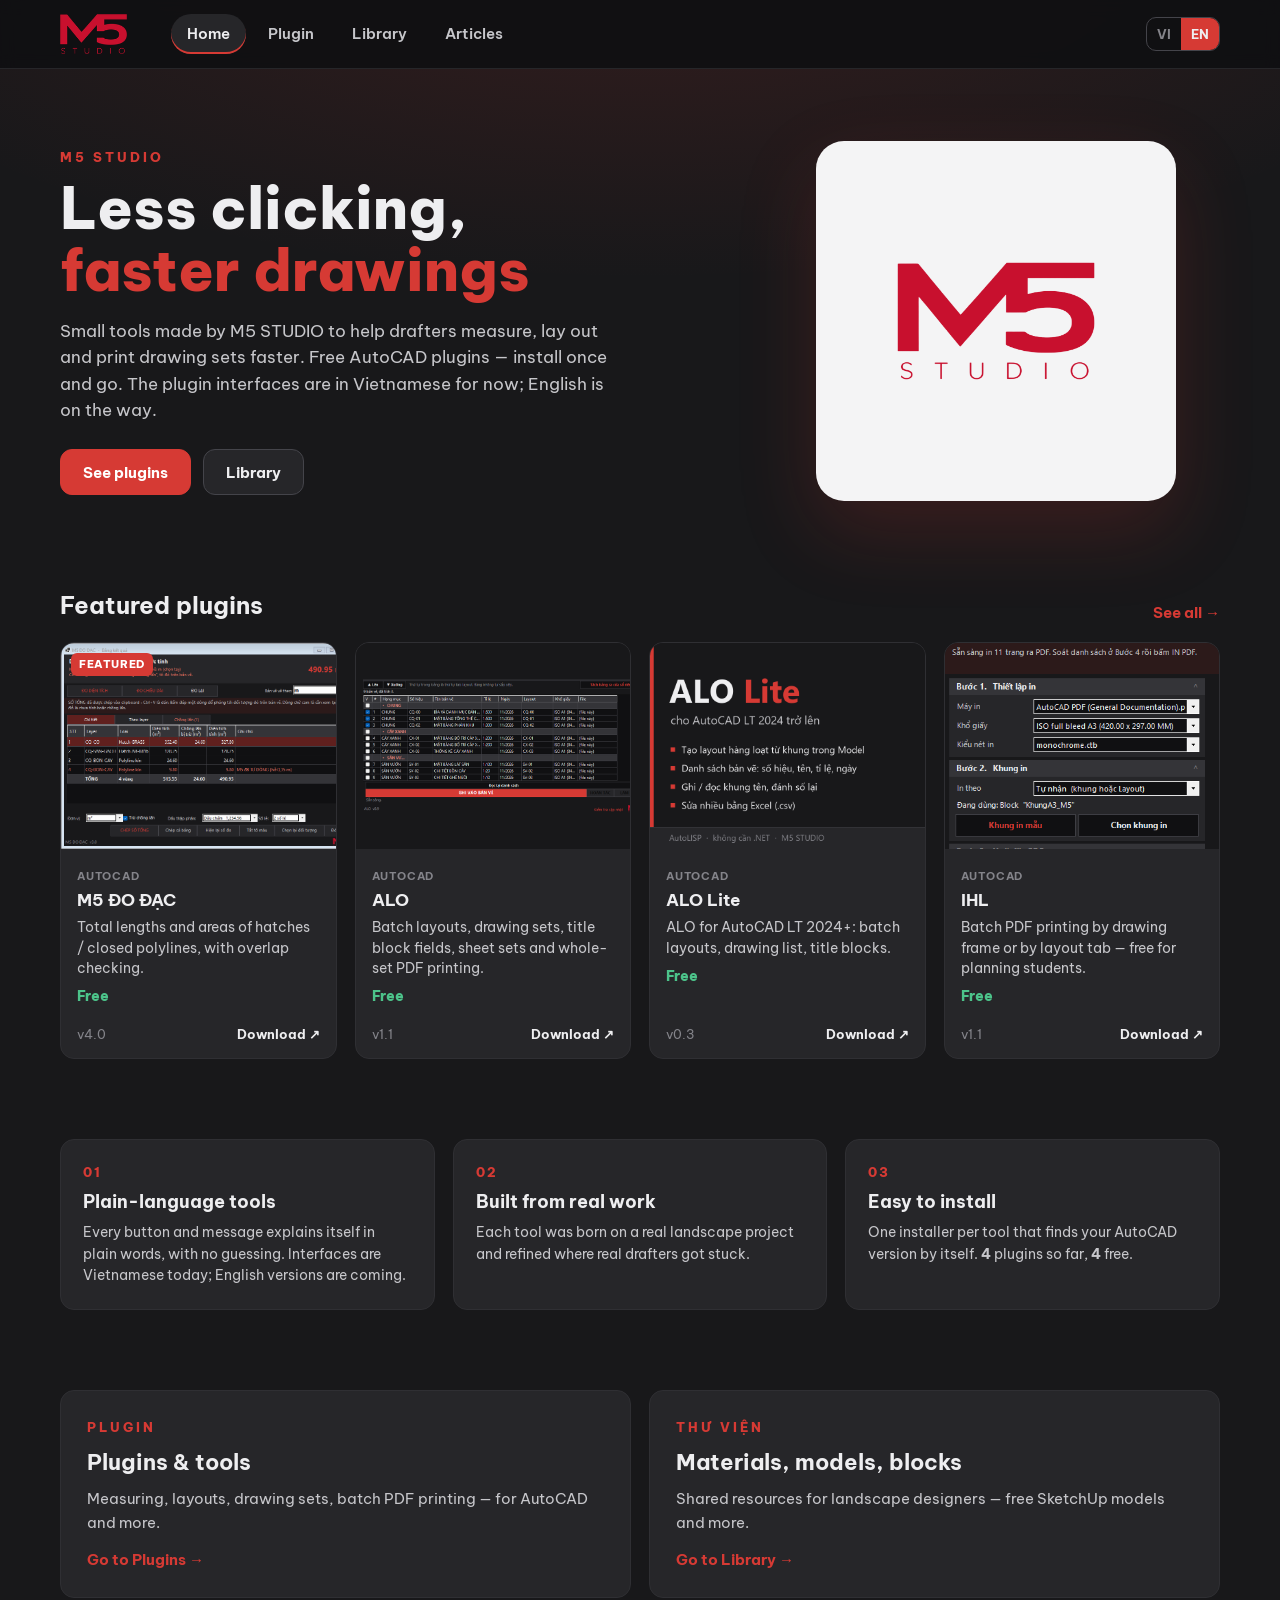
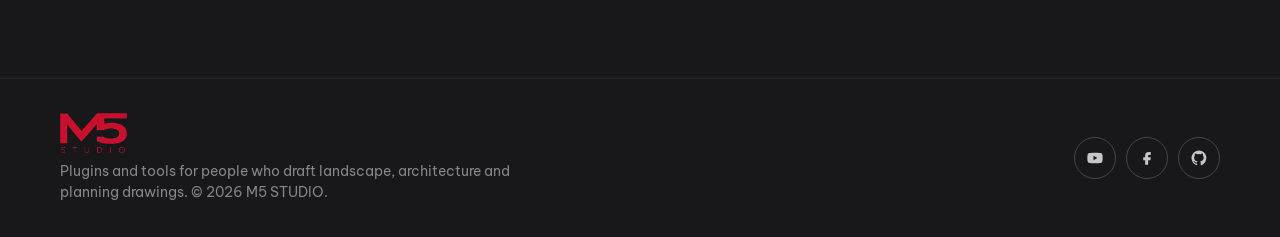
==== index.html @ b7d92218 "ALO Lite 0.3 (ribbon, cap nhat); cache v=36 Co-Authored-By: Claude Opus 5.5 <noreply@anthropic.com>" ====
<!doctype html>
<html lang="vi">
<head>
  <meta charset="utf-8">
  <meta name="viewport" content="width=device-width, initial-scale=1">
  <title data-en="M5 STUDIO — Tools for drafters">M5 STUDIO — Công cụ cho người dựng bản vẽ</title>
  <meta name="description" content="Plugin và công cụ của M5 STUDIO cho người dựng bản vẽ cảnh quan, kiến trúc, quy hoạch: đo đạc, dàn trang, in hồ sơ." data-en="Free AutoCAD plugins by M5 STUDIO for landscape, architecture and planning drafters: measuring, layouts, sheet sets, batch PDF printing.">
  <link rel="icon" href="assets/img/favicon.png">
  <link rel="preconnect" href="https://fonts.googleapis.com">
  <link rel="preconnect" href="https://fonts.gstatic.com" crossorigin>
  <link href="https://fonts.googleapis.com/css2?family=Be+Vietnam+Pro:wght@400;600;700;800&display=swap" rel="stylesheet">
  <link rel="stylesheet" href="assets/css/style.css?v=36">
</head>
<body data-page="chu">
<main>
  <section class="wrap hero">
    <div>
      <div class="eyebrow">M5 STUDIO</div>
      <h1 data-en="Less clicking,<br><em>faster drawings</em>">Bớt việc tay,<br><em>vẽ nhanh hơn</em></h1>
      <p data-en="Small tools made by M5 STUDIO to help drafters measure, lay out and print drawing sets faster. Free AutoCAD plugins — install once and go. The plugin interfaces are in Vietnamese for now; English is on the way.">Những công cụ nhỏ do đội ngũ M5 STUDIO làm ra, giúp người dựng bản vẽ đo, dàn trang và in hồ sơ nhanh hơn. Cho AutoCAD và nhiều phần mềm khác — giao diện tiếng Việt, cài một lần là dùng.</p>
      <div class="actions">
        <a class="btn main" href="plugin.html" data-en="See plugins">Xem plugin</a>
        <a class="btn" href="thu-vien.html" data-en="Library">Thư viện</a>
      </div>
    </div>
    <div class="hero-logo"><img src="assets/img/m5-logo.png" alt="Logo M5 STUDIO"></div>
  </section>

  <section class="wrap section">
    <div class="section-head">
      <h2 data-en="Featured plugins">Plugin nổi bật</h2>
      <a href="plugin.html" data-en="See all →">Xem tất cả →</a>
    </div>
    <div class="grid" id="noiBat"></div>
  </section>

  <section class="wrap section">
    <div class="pillars">
      <div class="pillar" data-en="<div class=&quot;n&quot;>01</div><h3>Plain-language tools</h3><p>Every button and message explains itself in plain words, with no guessing. Interfaces are Vietnamese today; English versions are coming.</p>"><div class="n">01</div><h3>Tiếng Việt trọn vẹn</h3><p>Mọi nút, mọi thông báo đều có dấu, viết bằng lời thường — không cần đoán.</p></div>
      <div class="pillar" data-en="<div class=&quot;n&quot;>02</div><h3>Built from real work</h3><p>Each tool was born on a real landscape project and refined where real drafters got stuck.</p>"><div class="n">02</div><h3>Làm từ việc thật</h3><p>Mỗi công cụ ra đời từ một hồ sơ cảnh quan thật, sửa theo chỗ vướng thật.</p></div>
      <div class="pillar" data-en="<div class=&quot;n&quot;>03</div><h3>Easy to install</h3><p>One installer per tool that finds your AutoCAD version by itself. <b id=&quot;soPlugin&quot;>0</b> plugins so far, <b id=&quot;soMienPhi&quot;>0</b> free.</p>"><div class="n">03</div><h3>Nhiều phần mềm</h3><p>Mỗi công cụ một bộ cài, tự nhận phiên bản phần mềm trên máy. Hiện có <b id="soPlugin">0</b> plugin, <b id="soMienPhi">0</b> miễn phí.</p></div>
    </div>
  </section>

  <section class="wrap section">
    <div class="duo">
      <a class="big-link" href="plugin.html">
        <div class="eyebrow">Plugin</div>
        <h3 data-en="Plugins &amp; tools">Plugin &amp; công cụ</h3>
        <p data-en="Measuring, layouts, drawing sets, batch PDF printing — for AutoCAD and more.">Đo đạc, dàn trang, bộ bản vẽ, in PDF hàng loạt — cho AutoCAD và các phần mềm khác.</p>
        <span data-en="Go to Plugins →">Đến trang Plugin →</span>
      </a>
      <a class="big-link" href="thu-vien.html">
        <div class="eyebrow">Thư viện</div>
        <h3 data-en="Materials, models, blocks">Vật liệu, model, block</h3>
        <p data-en="Shared resources for landscape designers — free SketchUp models and more.">Kho tài nguyên dùng chung cho dân cảnh quan — đang chuẩn bị.</p>
        <span data-en="Go to Library →">Đến Thư viện →</span>
      </a>
    </div>
  </section>
</main>
<script src="data/cai-dat.js?v=36"></script>
<script src="data/plugins.js?v=36"></script>
<script src="assets/js/site.js?v=36"></script>
</body>
</html>
---- assets/css/style.css ----
/* M5 STUDIO - bảng màu lấy từ M5Skin (đỏ / đen / trắng) */
:root {
  --bg: #18181A;
  --bg2: #262629;
  --head: #343438;
  --field: #101012;
  --line: #44444A;
  --txt: #EEEEF0;
  --lbl: #C6C6CA;
  --dim: #84848A;
  --accent: #D63A34;
  --accent-hover: #E8483F;
  --green: #4CC38A;
  --orange: #EC7060;
  --radius: 14px;
  --wrap: 1200px;
}

* { box-sizing: border-box; }
html { -webkit-text-size-adjust: 100%; }
body {
  margin: 0;
  background: var(--bg);
  background-image: radial-gradient(ellipse 70% 360px at 50% -80px, rgba(214, 58, 52, .16), transparent);
  background-repeat: no-repeat;
  color: var(--txt);
  font-family: "Be Vietnam Pro", "Segoe UI", Arial, sans-serif;
  font-size: 15px;
  line-height: 1.55;
  min-height: 100vh;
  display: flex;
  flex-direction: column;
}
main { flex: 1; }
a { color: inherit; text-decoration: none; }
img { max-width: 100%; display: block; }
.wrap { width: 100%; max-width: var(--wrap); margin: 0 auto; padding: 0 20px; }

/* ---------- Đầu trang ---------- */
.site-head {
  position: sticky; top: 0; z-index: 20;
  background: rgba(16, 16, 18, .92);
  backdrop-filter: blur(8px);
  border-bottom: 1px solid var(--bg2);
}
.site-head .wrap { display: flex; align-items: center; gap: 24px; height: 68px; }
.brand { display: flex; align-items: center; gap: 10px; font-weight: 800; letter-spacing: .5px; }
.brand img { height: 40px; width: auto; }
.brand span { font-size: 18px; }
.brand b { color: var(--accent); }
.nav { display: flex; gap: 6px; margin-left: 20px; }
.nav a {
  padding: 8px 16px; border-radius: 999px; font-weight: 600; color: var(--lbl);
  transition: background .15s, color .15s;
}
.nav a:hover { color: var(--txt); background: var(--bg2); }
.nav a.on { color: var(--txt); background: var(--bg2); box-shadow: inset 0 -2px 0 var(--accent); }
.menu-btn { display: none; }
.lang-sw { display: flex; margin-left: auto; border: 1px solid var(--line); border-radius: 10px; overflow: hidden; }
.lang-sw a { padding: 6px 10px; font-size: 13px; font-weight: 700; color: var(--dim); text-decoration: none; }
.lang-sw a:hover { color: var(--txt); background: var(--bg2); }
.lang-sw a.on { color: var(--txt); background: var(--accent); }
.lang-note { margin-top: -6px; }

/* ---------- Nút ---------- */
.btn {
  display: inline-flex; align-items: center; justify-content: center; gap: 8px;
  min-height: 46px; padding: 0 22px; border-radius: 12px;
  font: inherit; font-weight: 700; cursor: pointer;
  border: 1px solid var(--line); background: var(--bg2); color: var(--txt);
  transition: background .15s, border-color .15s, transform .1s;
}
.btn:hover { border-color: var(--dim); }
.btn:active { transform: translateY(1px); }
.btn.main { background: var(--accent); border-color: var(--accent); color: #fff; }
.btn.main:hover { background: var(--accent-hover); border-color: var(--accent-hover); }
.btn.small { min-height: 38px; padding: 0 16px; font-size: 14px; }
.btn.off { opacity: .55; cursor: not-allowed; }

/* ---------- Tiêu đề trang ---------- */
.page-top { padding: 34px 0 18px; display: flex; justify-content: space-between; align-items: flex-end; gap: 16px; flex-wrap: wrap; }
.page-top h1 { margin: 0; font-size: 30px; line-height: 1.2; }
.page-top p { margin: 6px 0 0; color: var(--lbl); }
.stats { display: flex; gap: 22px; font-size: 13px; color: var(--lbl); }
.stats b { color: var(--accent); font-size: 15px; margin-right: 4px; }

/* ---------- Thanh lọc ---------- */
.toolbar { display: flex; gap: 12px; align-items: center; flex-wrap: wrap; margin-bottom: 22px; }
.seg { display: inline-flex; background: var(--bg2); border: 1px solid var(--line); border-radius: 12px; padding: 4px; gap: 2px; }
.seg button {
  font: inherit; font-weight: 600; font-size: 14px; color: var(--lbl);
  background: transparent; border: 0; padding: 7px 14px; border-radius: 9px; cursor: pointer; white-space: nowrap;
}
.seg button:hover { color: var(--txt); }
.seg button.on { background: var(--accent); color: #fff; }
.search {
  margin-left: auto; position: relative; flex: 0 1 320px;
}
.search input {
  width: 100%; height: 44px; padding: 0 14px 0 40px;
  background: var(--field); border: 1px solid var(--line); border-radius: 12px;
  color: var(--txt); font: inherit; outline: none;
}
.search input:focus { border-color: var(--accent); }
.search svg { position: absolute; left: 13px; top: 13px; width: 18px; height: 18px; color: var(--dim); }
.count { color: var(--dim); font-size: 13px; }

.chips { display: flex; flex-wrap: wrap; gap: 8px; margin: -8px 0 20px; }
.chips button {
  font: inherit; font-size: 13px; font-weight: 600; color: var(--lbl); cursor: pointer;
  background: transparent; border: 1px solid var(--line); border-radius: 999px; padding: 5px 14px;
}
.chips button:hover { color: var(--txt); border-color: var(--dim); }
.chips button.on { color: #fff; border-color: var(--accent); background: rgba(214, 58, 52, .18); }
.card .soft { display: inline-block; font-size: 11px; font-weight: 700; letter-spacing: .8px; text-transform: uppercase; color: var(--dim); margin-bottom: 2px; }

/* ---------- Lưới thẻ ---------- */
.grid { display: grid; grid-template-columns: repeat(auto-fill, minmax(240px, 1fr)); gap: 18px; }
.card {
  background: var(--bg2); border: 1px solid #2F2F33; border-radius: var(--radius);
  overflow: hidden; display: flex; flex-direction: column;
  transition: transform .15s, border-color .15s;
}
.card:hover { transform: translateY(-3px); border-color: var(--accent); }
.card .pic { aspect-ratio: 4 / 3; background: #202023; position: relative; overflow: hidden; }
.card .pic img { width: 100%; height: 100%; object-fit: cover; object-position: top left; }
.card .pic .tag {
  position: absolute; top: 10px; left: 10px; background: var(--accent); color: #fff;
  font-size: 11px; font-weight: 800; letter-spacing: .6px; padding: 3px 8px; border-radius: 6px;
}
.card .body { padding: 14px 16px 6px; flex: 1; }
.card h3 { margin: 0 0 4px; font-size: 17px; }
.card .desc { margin: 0; color: var(--lbl); font-size: 13.5px; line-height: 1.5; }
.price { display: inline-block; margin-top: 8px; font-weight: 800; font-size: 14px; }
.price.free { color: var(--green); }
.price.pro { color: var(--accent); }
.price.soon { color: var(--orange); }
.card .foot {
  display: flex; justify-content: space-between; align-items: center;
  padding: 10px 16px 14px; font-size: 13px; color: var(--dim);
}
.card .foot .go { color: var(--txt); font-weight: 700; }
.card .foot .go:hover { color: var(--accent); }
.dl { display: inline-flex; align-items: center; gap: 5px; }
.dl svg { width: 14px; height: 14px; }

.empty {
  grid-column: 1 / -1; text-align: center; padding: 50px 20px; color: var(--dim);
  border: 1px dashed var(--line); border-radius: var(--radius);
}
.card.soon-card { border-style: dashed; }
.post .pic { aspect-ratio: 16 / 9; display: grid; place-items: center; }
.post-no { font-size: 56px; font-weight: 900; color: var(--accent); opacity: .5; }
.card.soon-card .pic { display: grid; place-items: center; color: var(--dim); font-weight: 700; letter-spacing: 1px; }

/* ---------- Trang chủ ---------- */
.hero { padding-top: 72px; padding-bottom: 56px; display: grid; grid-template-columns: 1.2fr .8fr; gap: 40px; align-items: center; }
.eyebrow { color: var(--accent); font-weight: 800; letter-spacing: 3px; font-size: 13px; text-transform: uppercase; }
.hero h1 { font-size: clamp(34px, 5vw, 58px); line-height: 1.08; margin: 10px 0 16px; font-weight: 800; }
.hero h1 em { font-style: normal; color: var(--accent); }
.hero p { color: var(--lbl); font-size: 17px; max-width: 560px; margin: 0 0 26px; }
.hero .actions { display: flex; gap: 12px; flex-wrap: wrap; }
.hero-logo {
  aspect-ratio: 1; width: 100%; max-width: 360px; justify-self: center; border-radius: 28px; background: #F4F4F5; display: grid; place-items: center;
  padding: 18%; box-shadow: 0 30px 80px rgba(214, 58, 52, .18);
}
.section { padding-top: 30px; padding-bottom: 50px; }
.section-head { display: flex; justify-content: space-between; align-items: flex-end; gap: 12px; margin-bottom: 18px; }
.section-head h2 { margin: 0; font-size: 24px; }
.section-head a { color: var(--accent); font-weight: 700; white-space: nowrap; }
.pillars { display: grid; grid-template-columns: repeat(3, 1fr); gap: 18px; }
.pillar { background: var(--bg2); border-radius: var(--radius); padding: 22px; border: 1px solid #2F2F33; }
.pillar .n { color: var(--accent); font-weight: 800; font-size: 13px; letter-spacing: 2px; }
.pillar h3 { margin: 6px 0 6px; font-size: 18px; }
.pillar p { margin: 0; color: var(--lbl); font-size: 14px; }
.duo { display: grid; grid-template-columns: 1fr 1fr; gap: 18px; }
.big-link {
  background: var(--bg2); border: 1px solid #2F2F33; border-radius: var(--radius);
  padding: 26px; display: flex; flex-direction: column; gap: 8px; transition: border-color .15s;
}
.big-link:hover { border-color: var(--accent); }
.big-link h3 { margin: 0; font-size: 22px; }
.big-link p { margin: 0; color: var(--lbl); }
.big-link span { color: var(--accent); font-weight: 700; margin-top: 6px; }

/* ---------- Trang chi tiết ---------- */
.detail { display: grid; grid-template-columns: 1fr 1fr; gap: 36px; padding: 40px 0 30px; align-items: start; }
.crumb { color: var(--dim); font-size: 13px; margin-bottom: 14px; }
.crumb a:hover { color: var(--txt); }
.kicker { color: var(--accent); font-weight: 800; letter-spacing: 3px; font-size: 12px; }
.badge {
  display: inline-block; margin-top: 10px; background: var(--accent); color: #fff;
  font-weight: 800; font-size: 12px; letter-spacing: .8px; padding: 3px 10px; border-radius: 999px;
}
.detail h1 { font-size: clamp(36px, 5vw, 56px); line-height: 1.05; margin: 12px 0 14px; font-weight: 800; }
.detail .lead { color: var(--lbl); font-size: 16px; margin: 0 0 18px; }
.meta {
  display: flex; flex-wrap: wrap; gap: 8px 26px; padding: 14px 0;
  border-top: 1px solid var(--line); border-bottom: 1px solid var(--line);
  font-size: 12px; letter-spacing: 1.2px; color: var(--dim); text-transform: uppercase;
}
.meta b { color: var(--txt); font-size: 16px; letter-spacing: 0; text-transform: none; margin-left: 6px; }
.meta b.red { color: var(--accent); }
.meta b.free { color: var(--green); }
.detail .actions { display: grid; grid-template-columns: 1fr 1fr; gap: 12px; margin: 20px 0; }
.btn.guide { width: 100%; margin-bottom: 14px; }
.btn.guide svg { color: var(--accent); }
.note { font-size: 13px; color: var(--dim); }
.feat { margin: 22px 0 0; padding: 0; list-style: none; display: grid; gap: 8px; }
.feat li { padding-left: 24px; position: relative; color: var(--lbl); }
.feat li::before { content: ""; position: absolute; left: 4px; top: 9px; width: 9px; height: 9px; background: var(--accent); border-radius: 2px; }
.panel { background: var(--bg2); border: 1px solid #2F2F33; border-radius: var(--radius); overflow: hidden; }
.panel + .panel { margin-top: 20px; }
.panel .pad { padding: 18px 20px; }
.panel .lab { font-size: 12px; letter-spacing: 1.5px; color: var(--dim); text-transform: uppercase; }
.video { aspect-ratio: 16 / 9; background: #0E0E10; }
.video iframe { width: 100%; height: 100%; border: 0; display: block; }
.video.none { display: grid; place-items: center; text-align: center; color: var(--dim); padding: 20px; }
.video.none svg { width: 54px; height: 54px; color: var(--line); margin: 0 auto 8px; }

.donate h3 { margin: 0 0 6px; font-size: 20px; }
.donate p { margin: 0 0 14px; color: var(--lbl); font-size: 14px; }
.amounts { display: grid; grid-template-columns: repeat(4, 1fr); gap: 8px; margin-bottom: 16px; }
.amounts button {
  font: inherit; font-weight: 800; font-size: 15px; min-height: 42px; cursor: pointer;
  background: var(--field); color: var(--txt); border: 1px solid var(--line); border-radius: 10px;
}
.amounts button:hover { border-color: var(--dim); }
.amounts button.on { background: var(--accent); border-color: var(--accent); color: #fff; }
.donate .box { display: grid; grid-template-columns: 180px 1fr; gap: 18px; align-items: center; }
.donate .qr { background: #fff; border-radius: 12px; padding: 10px; }
.donate .qr img { width: 100%; image-rendering: pixelated; }
.donate .qr small { display: block; text-align: center; color: #1B5E20; font-weight: 700; font-size: 12px; margin-top: 4px; }
.acct { font-size: 14px; color: var(--lbl); display: grid; gap: 4px; }
.acct b { color: var(--txt); }
.acct .num { font-size: 20px; color: var(--txt); font-weight: 800; letter-spacing: .5px; }
.copy {
  font: inherit; font-size: 12px; font-weight: 700; margin-left: 8px; cursor: pointer;
  background: transparent; color: var(--accent); border: 1px solid var(--accent); border-radius: 6px; padding: 1px 8px;
}

.shots { padding: 10px 0 50px; }
.shots h2 { font-size: 22px; margin: 0 0 16px; }
.shot-grid { display: grid; grid-template-columns: repeat(auto-fill, minmax(300px, 1fr)); gap: 18px; }
.shot { margin: 0; background: var(--bg2); border-radius: var(--radius); overflow: hidden; border: 1px solid #2F2F33; cursor: zoom-in; }
.shot img { width: 100%; }
.shot figcaption { padding: 10px 14px; color: var(--lbl); font-size: 13.5px; }
.lightbox {
  position: fixed; inset: 0; background: rgba(0, 0, 0, .88); display: none;
  place-items: center; padding: 20px; z-index: 50; cursor: zoom-out;
}
.lightbox.on { display: grid; }
.lightbox img { max-height: 92vh; border-radius: 8px; }

/* ---------- Chân trang ---------- */
.site-foot { border-top: 1px solid var(--bg2); margin-top: 30px; padding: 34px 0; }
.site-foot .wrap { display: flex; justify-content: space-between; align-items: center; gap: 20px; flex-wrap: wrap; }
.site-foot .brand img { height: 40px; }
.site-foot p { margin: 8px 0 0; color: var(--dim); font-size: 13.5px; max-width: 460px; }
.social { display: flex; gap: 10px; }
.social a {
  width: 42px; height: 42px; border-radius: 50%; border: 1px solid var(--line);
  display: grid; place-items: center; color: var(--lbl);
}
.social a:hover { border-color: var(--accent); color: var(--txt); }
.social svg { width: 18px; height: 18px; }

/* ---------- Điện thoại ---------- */
@media (max-width: 900px) {
  .hero { grid-template-columns: 1fr; padding-top: 32px; padding-bottom: 40px; }
  .hero-logo { max-width: 240px; order: -1; }
  .detail { grid-template-columns: 1fr; padding-top: 24px; }
  .pillars, .duo { grid-template-columns: 1fr; }
}
@media (max-width: 720px) {
  .wrap { padding: 0 16px; }
  .site-head .wrap { height: 60px; gap: 10px; }
  .menu-btn {
    display: grid; place-items: center; margin-left: auto; width: 42px; height: 42px;
    background: var(--bg2); border: 1px solid var(--line); border-radius: 10px; color: var(--txt); cursor: pointer;
  }
  .menu-btn svg { width: 20px; height: 20px; }
  .lang-sw + .menu-btn { margin-left: 0; }
  .nav {
    display: none; position: absolute; top: 60px; left: 0; right: 0; margin: 0;
    flex-direction: column; background: #101012; border-bottom: 1px solid var(--bg2); padding: 10px 16px 16px;
  }
  .nav.open { display: flex; }
  .nav a { padding: 12px 14px; border-radius: 10px; }
  .page-top h1 { font-size: 26px; }
  .stats { gap: 14px; flex-wrap: wrap; }
  .search { margin-left: 0; flex: 1 1 100%; }
  .seg { width: 100%; }
  .seg button { flex: 1; padding: 8px 4px; font-size: 13px; }
  .grid { grid-template-columns: 1fr 1fr; gap: 12px; }
  .card .body { padding: 12px 12px 4px; }
  .card h3 { font-size: 15px; }
  .card .desc { font-size: 12.5px; }
  .card .foot { padding: 8px 12px 12px; font-size: 12px; }
  .detail .actions { grid-template-columns: 1fr; }
  .donate .box { grid-template-columns: 1fr; justify-items: center; text-align: center; }
  .donate .qr { width: 200px; }
  .shot-grid { grid-template-columns: 1fr; }
}
@media (max-width: 380px) {
  .grid { grid-template-columns: 1fr; }
}
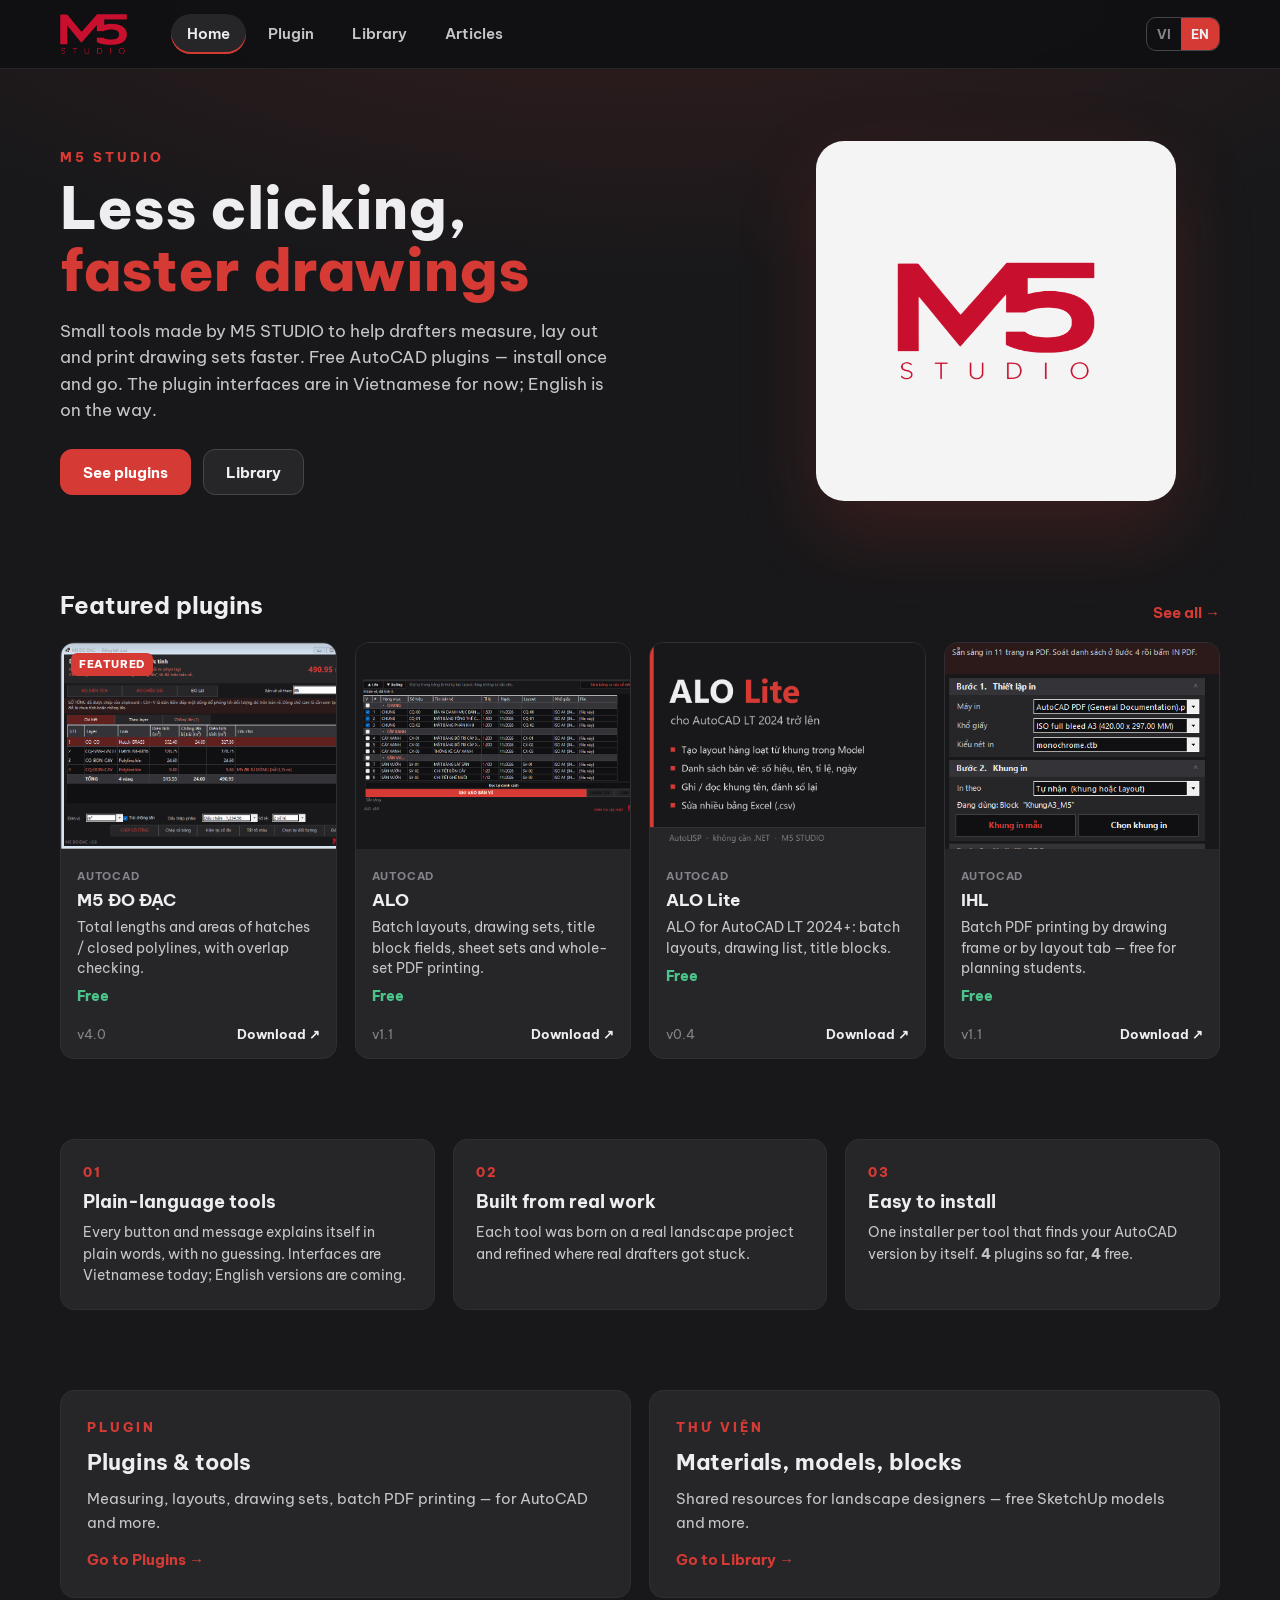
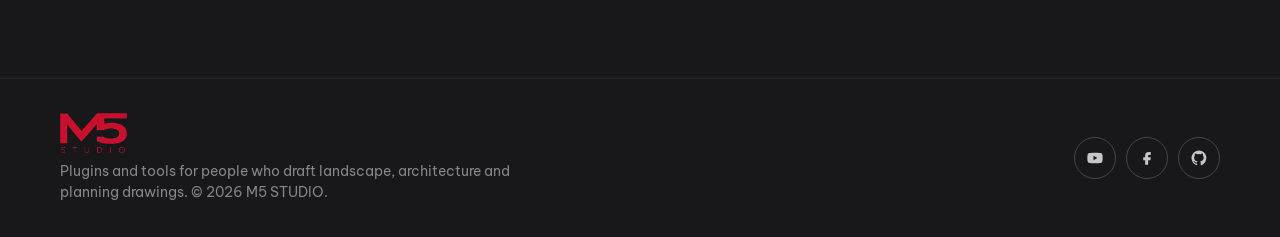
==== commit 4f82af49: "ALO Lite 0.4; cache v=37 Co-Authored-By: Claude Opus 5.5 <noreply@anthropic.com>" ====
--- a/index.html
+++ b/index.html
@@ -9,7 +9,7 @@
   <link rel="preconnect" href="https://fonts.googleapis.com">
   <link rel="preconnect" href="https://fonts.gstatic.com" crossorigin>
   <link href="https://fonts.googleapis.com/css2?family=Be+Vietnam+Pro:wght@400;600;700;800&display=swap" rel="stylesheet">
-  <link rel="stylesheet" href="assets/css/style.css?v=36">
+  <link rel="stylesheet" href="assets/css/style.css?v=37">
 </head>
 <body data-page="chu">
 <main>
@@ -59,8 +59,8 @@
     </div>
   </section>
 </main>
-<script src="data/cai-dat.js?v=36"></script>
-<script src="data/plugins.js?v=36"></script>
-<script src="assets/js/site.js?v=36"></script>
+<script src="data/cai-dat.js?v=37"></script>
+<script src="data/plugins.js?v=37"></script>
+<script src="assets/js/site.js?v=37"></script>
 </body>
 </html>
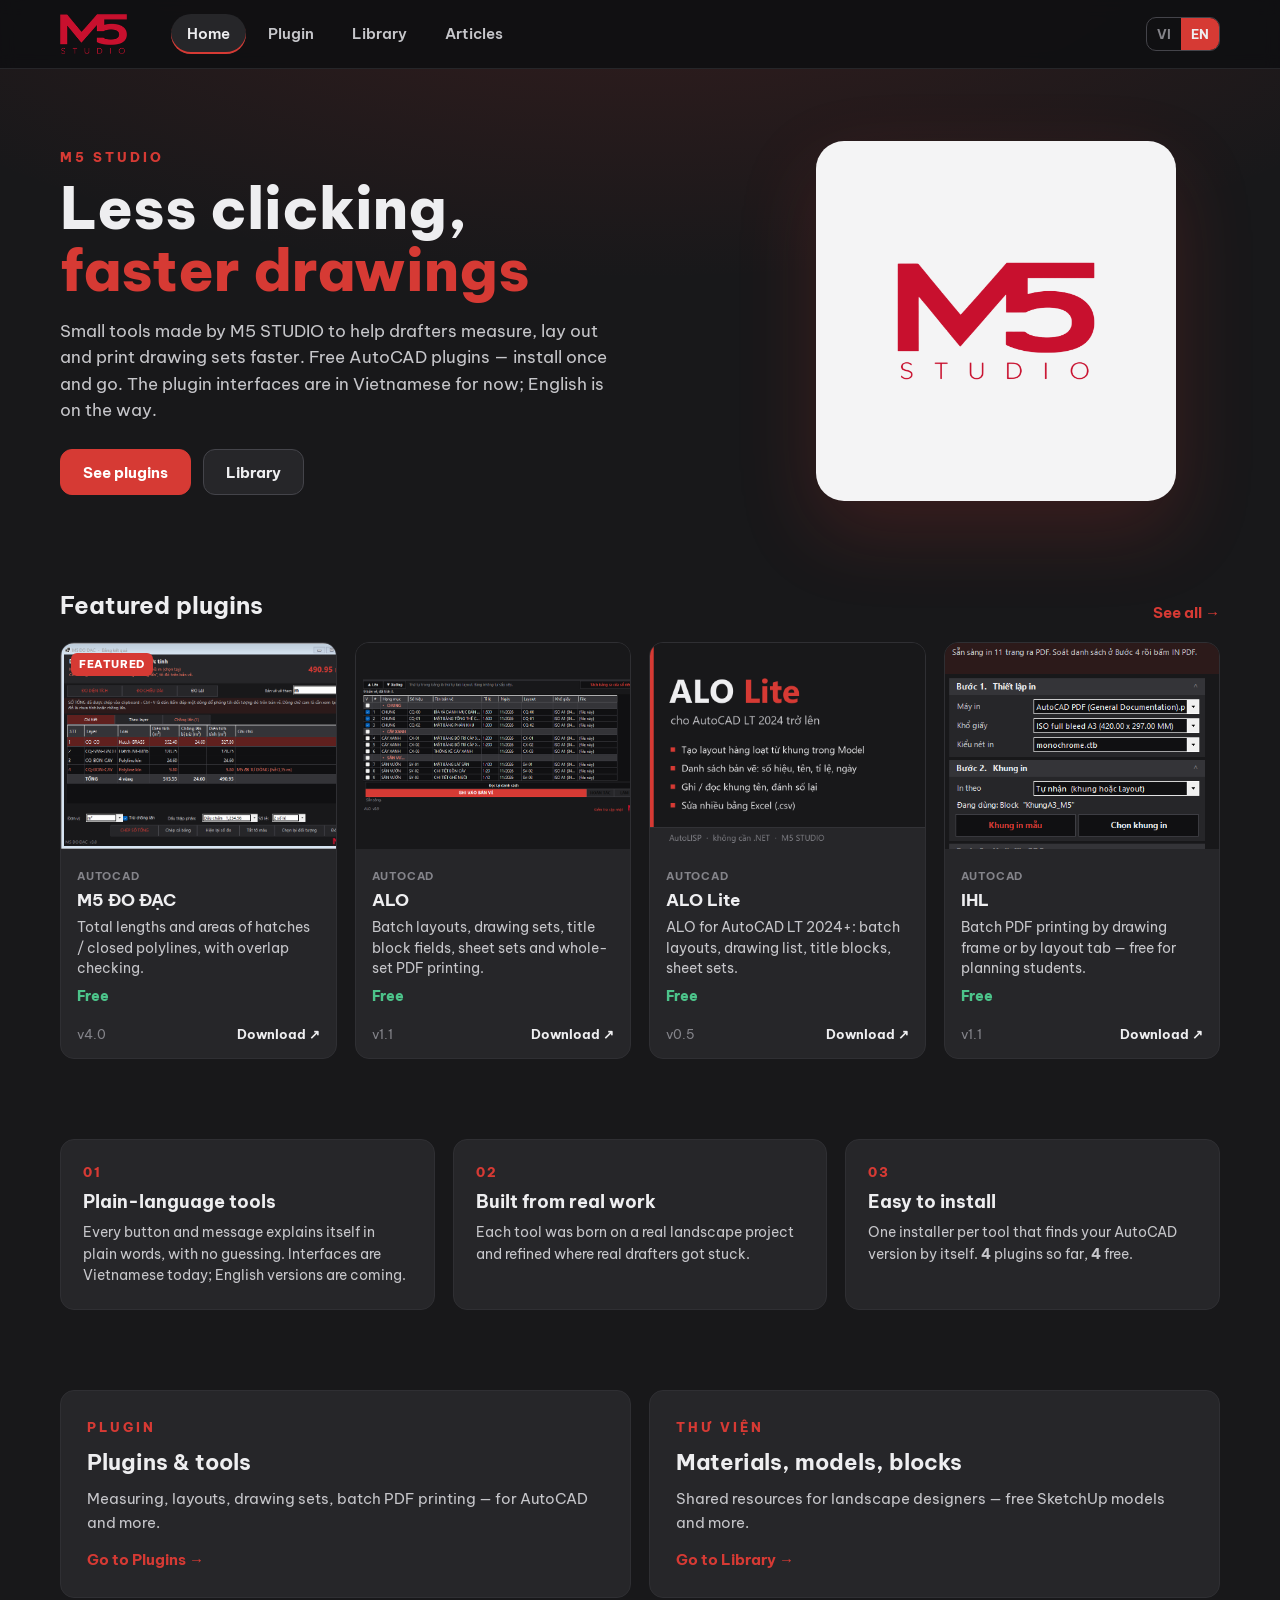
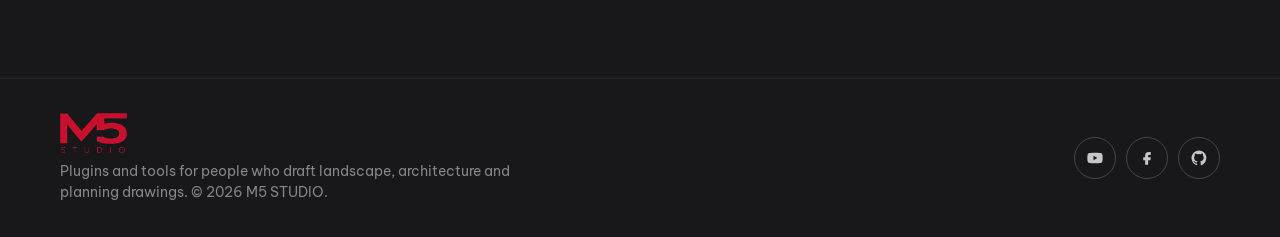
==== commit bed8d0af: "ALO Lite 0.5: tao sheet set (.dst) Co-Authored-By: Claude Opus 5.5 <noreply@anthropic.com>" ====
--- a/index.html
+++ b/index.html
@@ -9,7 +9,7 @@
   <link rel="preconnect" href="https://fonts.googleapis.com">
   <link rel="preconnect" href="https://fonts.gstatic.com" crossorigin>
   <link href="https://fonts.googleapis.com/css2?family=Be+Vietnam+Pro:wght@400;600;700;800&display=swap" rel="stylesheet">
-  <link rel="stylesheet" href="assets/css/style.css?v=37">
+  <link rel="stylesheet" href="assets/css/style.css?v=38">
 </head>
 <body data-page="chu">
 <main>
@@ -59,8 +59,8 @@
     </div>
   </section>
 </main>
-<script src="data/cai-dat.js?v=37"></script>
-<script src="data/plugins.js?v=37"></script>
-<script src="assets/js/site.js?v=37"></script>
+<script src="data/cai-dat.js?v=38"></script>
+<script src="data/plugins.js?v=38"></script>
+<script src="assets/js/site.js?v=38"></script>
 </body>
 </html>
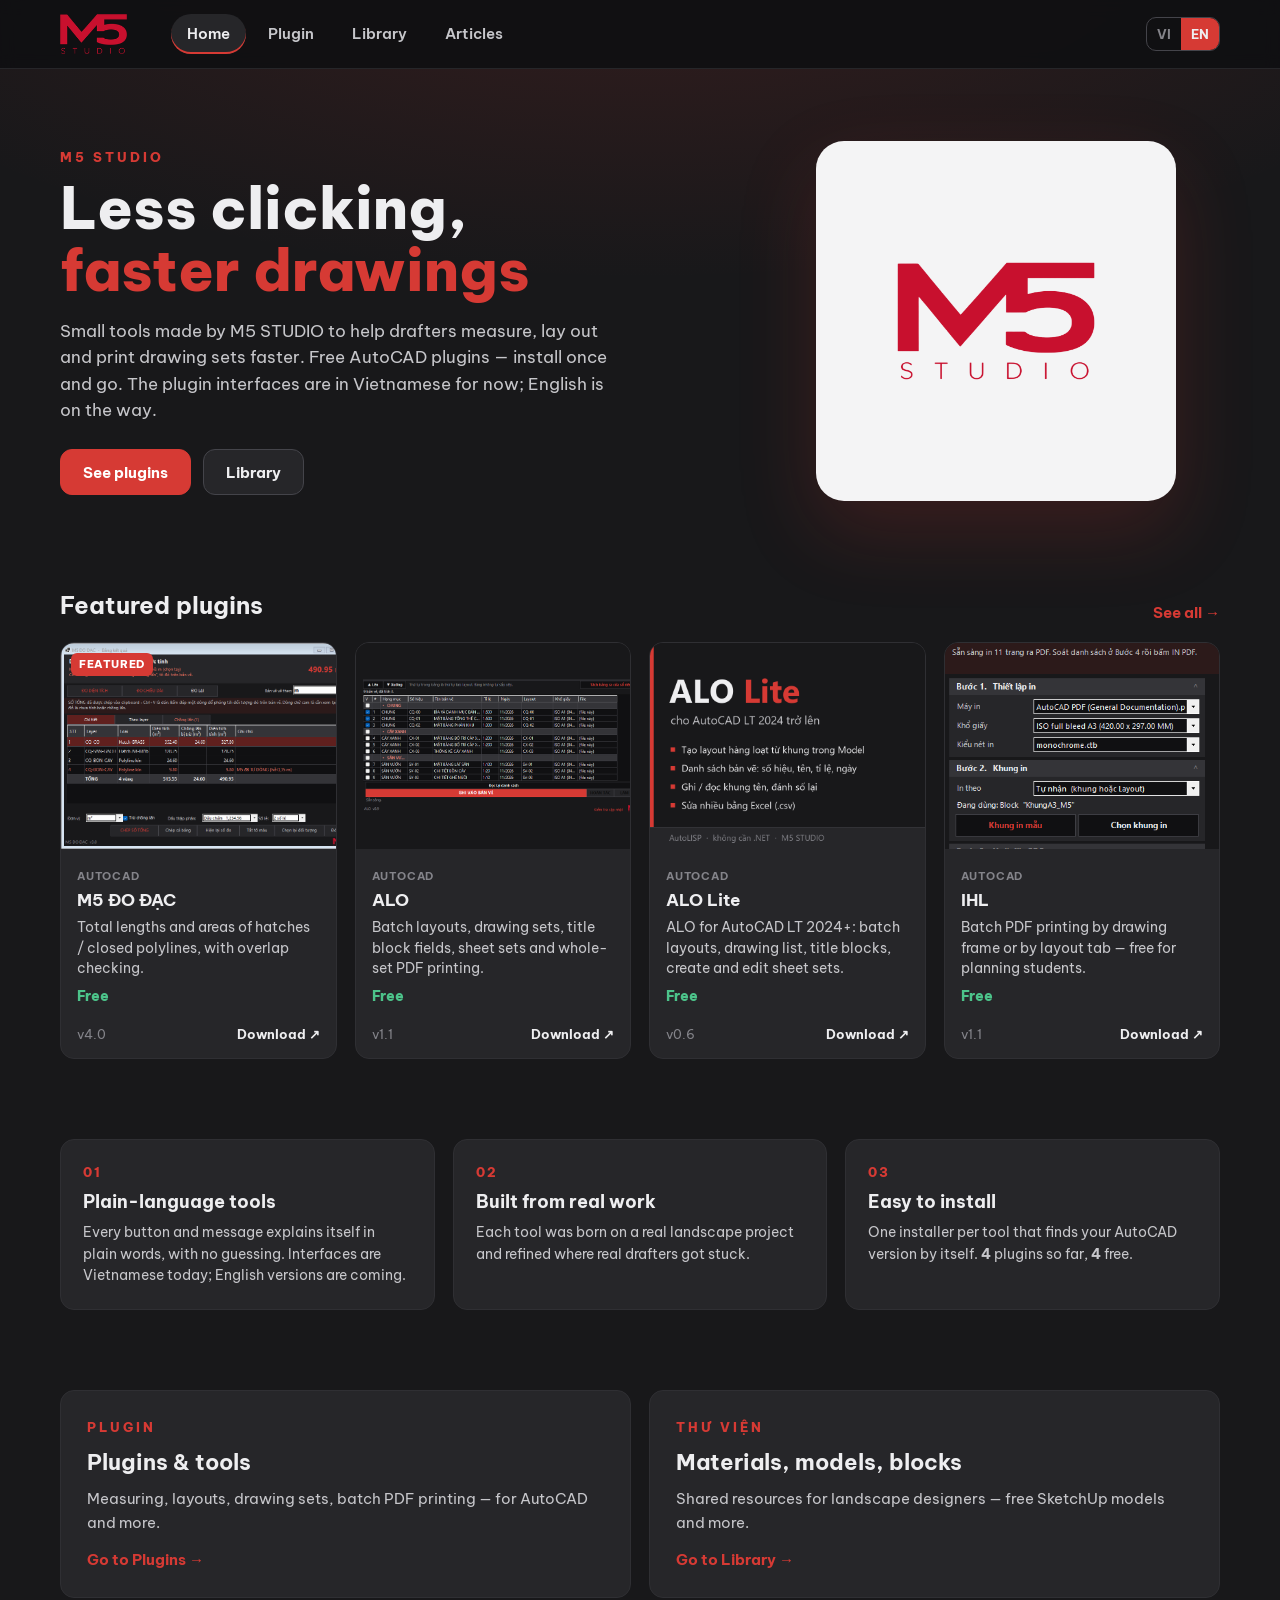
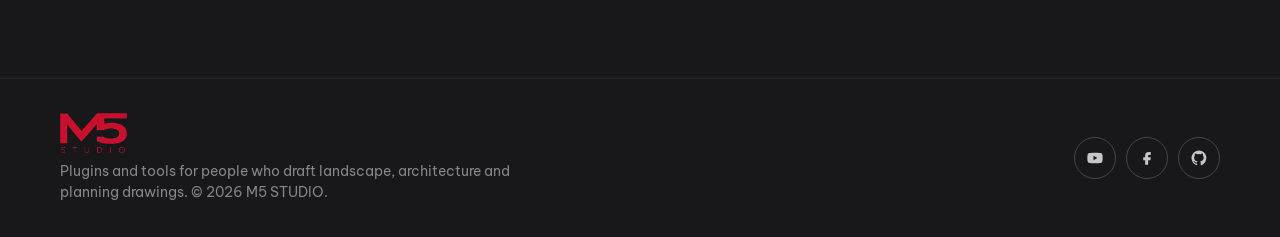
==== commit c8fef9e2: "ALO Lite 0.6: sua bo sheet set co san Co-Authored-By: Claude Opus 5.5 <noreply@anthropic.com>" ====
--- a/index.html
+++ b/index.html
@@ -9,7 +9,7 @@
   <link rel="preconnect" href="https://fonts.googleapis.com">
   <link rel="preconnect" href="https://fonts.gstatic.com" crossorigin>
   <link href="https://fonts.googleapis.com/css2?family=Be+Vietnam+Pro:wght@400;600;700;800&display=swap" rel="stylesheet">
-  <link rel="stylesheet" href="assets/css/style.css?v=38">
+  <link rel="stylesheet" href="assets/css/style.css?v=39">
 </head>
 <body data-page="chu">
 <main>
@@ -59,8 +59,8 @@
     </div>
   </section>
 </main>
-<script src="data/cai-dat.js?v=38"></script>
-<script src="data/plugins.js?v=38"></script>
-<script src="assets/js/site.js?v=38"></script>
+<script src="data/cai-dat.js?v=39"></script>
+<script src="data/plugins.js?v=39"></script>
+<script src="assets/js/site.js?v=39"></script>
 </body>
 </html>
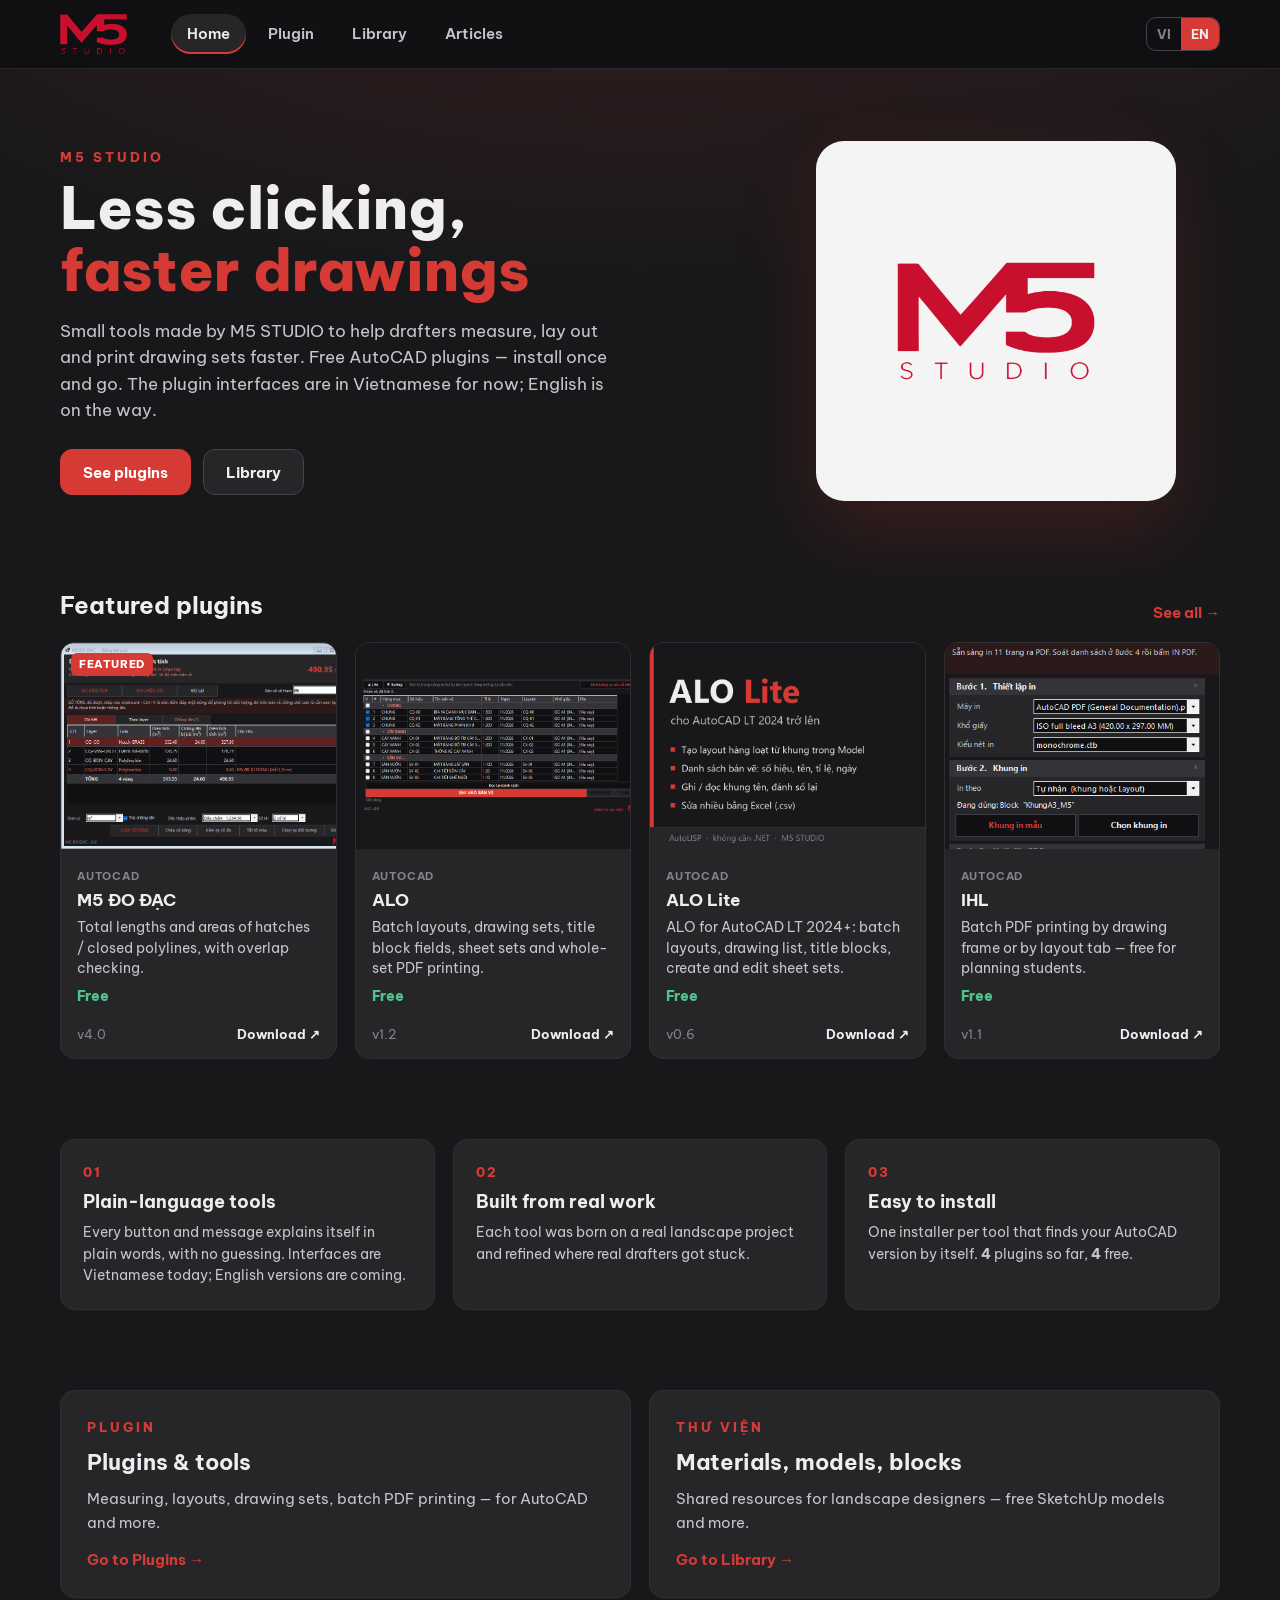
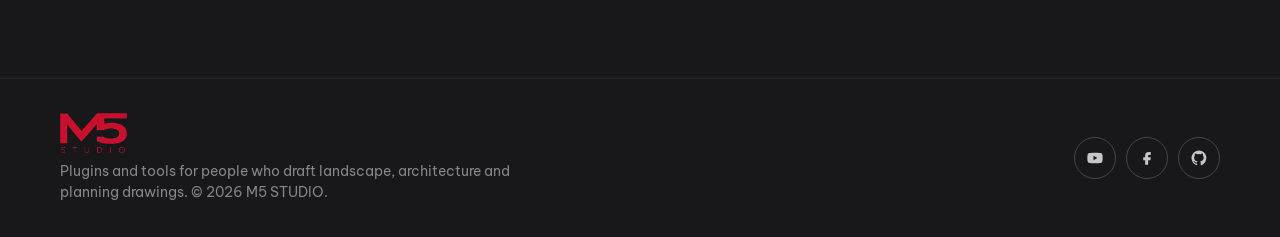
==== commit 4319b895: "ALO 1.2 Co-Authored-By: Claude Opus 5.5 <noreply@anthropic.com>" ====
--- a/index.html
+++ b/index.html
@@ -9,7 +9,7 @@
   <link rel="preconnect" href="https://fonts.googleapis.com">
   <link rel="preconnect" href="https://fonts.gstatic.com" crossorigin>
   <link href="https://fonts.googleapis.com/css2?family=Be+Vietnam+Pro:wght@400;600;700;800&display=swap" rel="stylesheet">
-  <link rel="stylesheet" href="assets/css/style.css?v=39">
+  <link rel="stylesheet" href="assets/css/style.css?v=40">
 </head>
 <body data-page="chu">
 <main>
@@ -59,8 +59,8 @@
     </div>
   </section>
 </main>
-<script src="data/cai-dat.js?v=39"></script>
-<script src="data/plugins.js?v=39"></script>
-<script src="assets/js/site.js?v=39"></script>
+<script src="data/cai-dat.js?v=40"></script>
+<script src="data/plugins.js?v=40"></script>
+<script src="assets/js/site.js?v=40"></script>
 </body>
 </html>
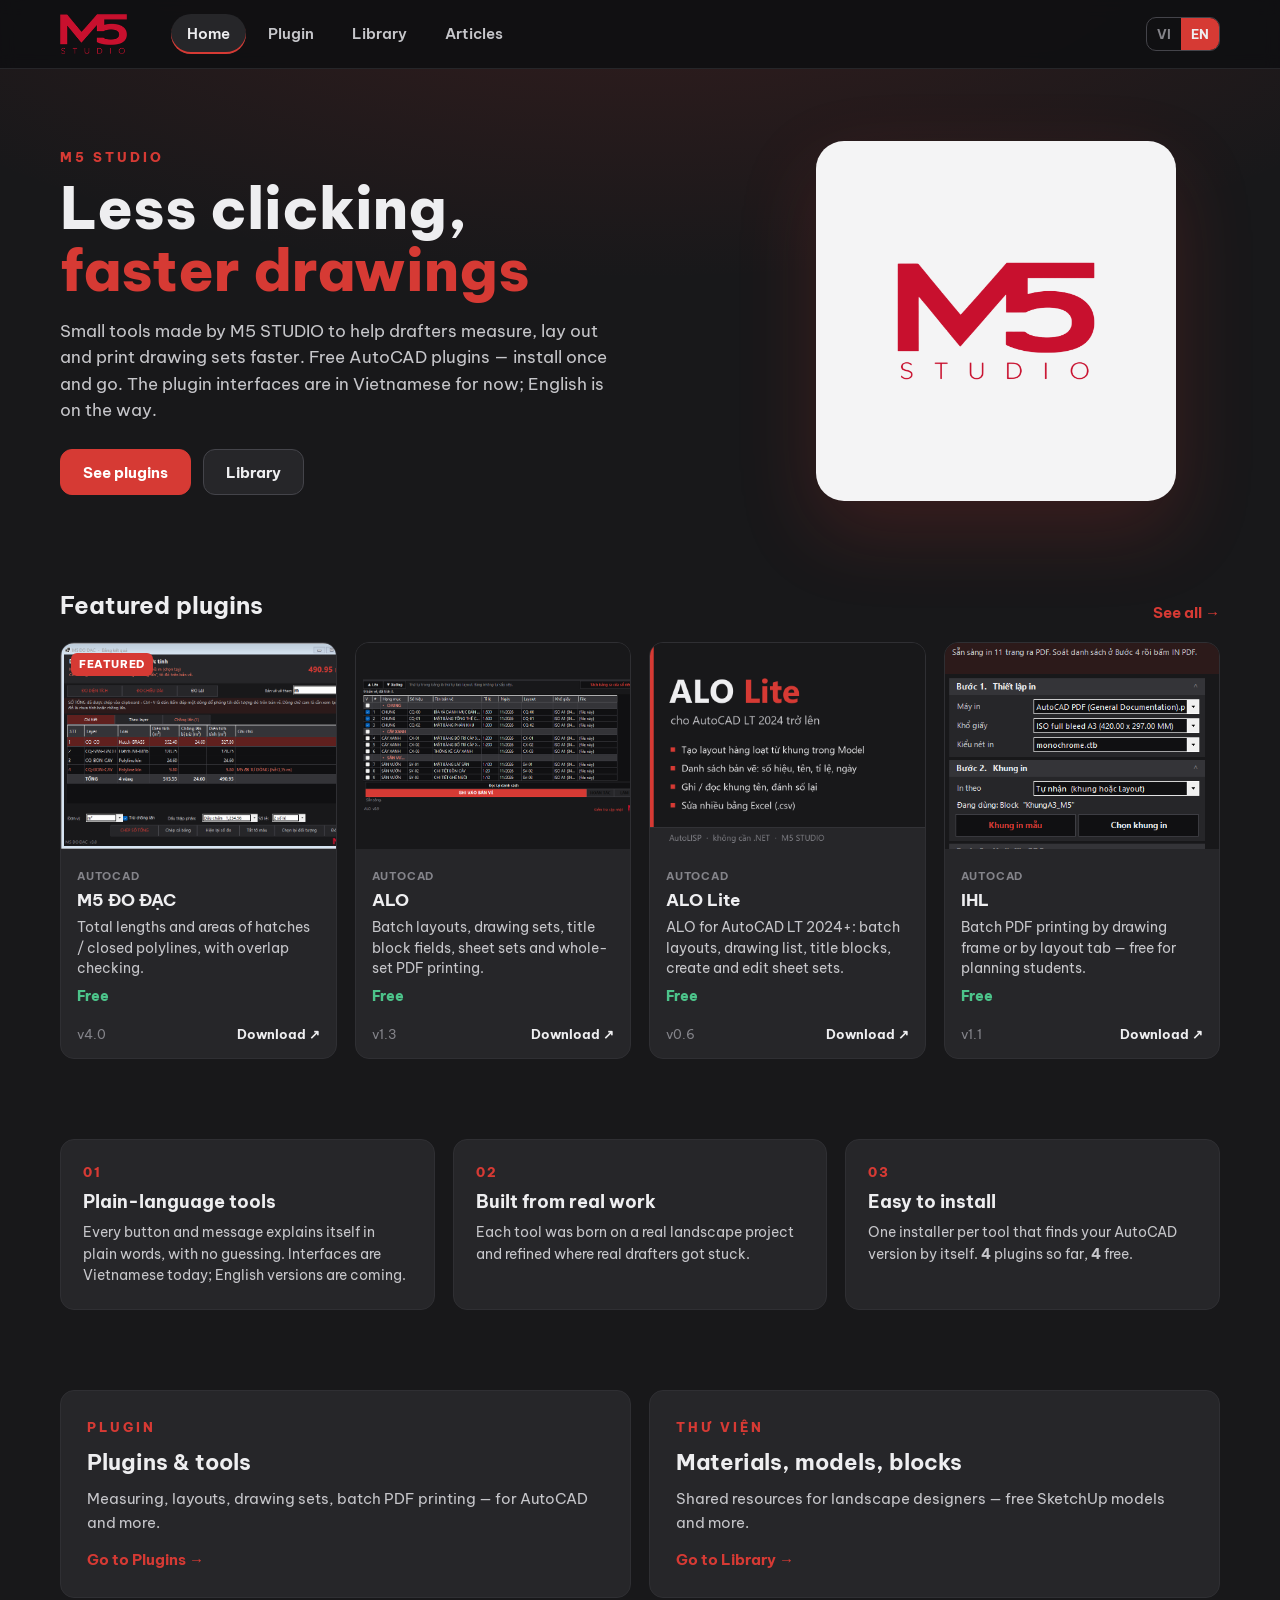
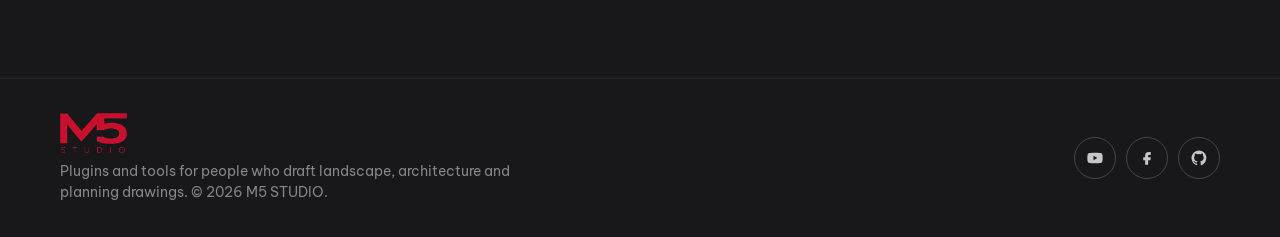
==== commit b9c7d653: "ALO 1.3 Co-Authored-By: Claude Opus 5.5 <noreply@anthropic.com>" ====
--- a/index.html
+++ b/index.html
@@ -9,7 +9,7 @@
   <link rel="preconnect" href="https://fonts.googleapis.com">
   <link rel="preconnect" href="https://fonts.gstatic.com" crossorigin>
   <link href="https://fonts.googleapis.com/css2?family=Be+Vietnam+Pro:wght@400;600;700;800&display=swap" rel="stylesheet">
-  <link rel="stylesheet" href="assets/css/style.css?v=40">
+  <link rel="stylesheet" href="assets/css/style.css?v=41">
 </head>
 <body data-page="chu">
 <main>
@@ -59,8 +59,8 @@
     </div>
   </section>
 </main>
-<script src="data/cai-dat.js?v=40"></script>
-<script src="data/plugins.js?v=40"></script>
-<script src="assets/js/site.js?v=40"></script>
+<script src="data/cai-dat.js?v=41"></script>
+<script src="data/plugins.js?v=41"></script>
+<script src="assets/js/site.js?v=41"></script>
 </body>
 </html>
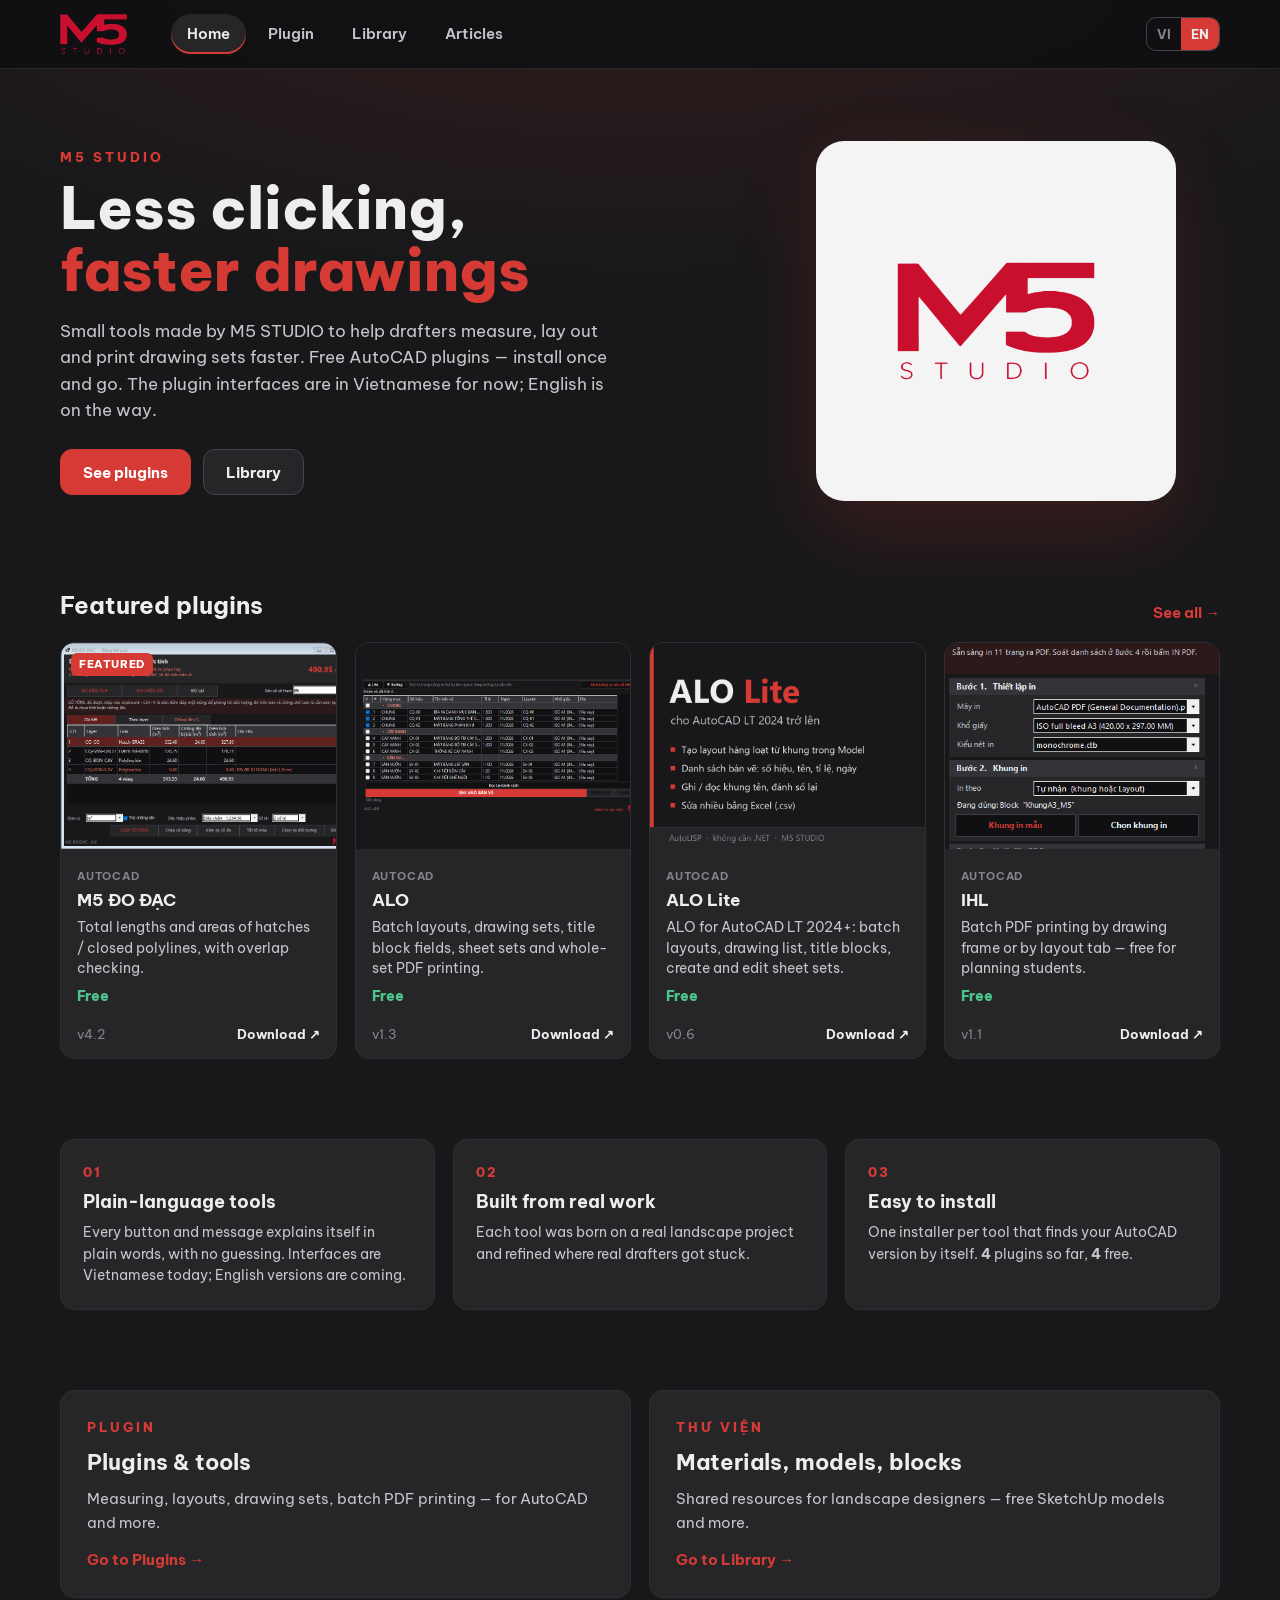
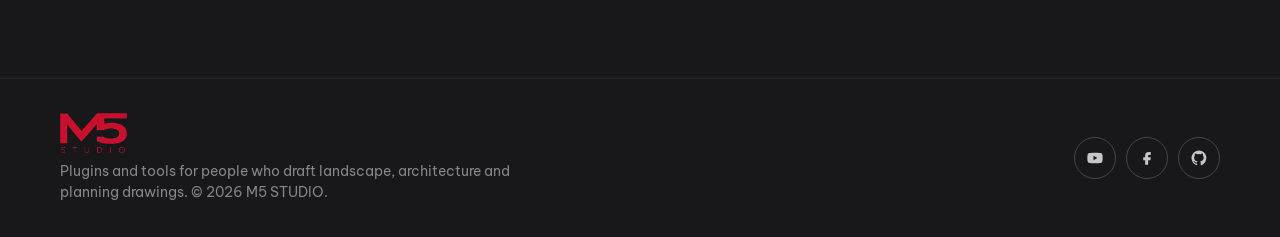
==== commit 40800a41: "M5 DO DAC 4.2: phien ban + kiem tra vat Co-Authored-By: Claude Opus 5.5 <noreply@anthropic.com>" ====
--- a/index.html
+++ b/index.html
@@ -9,7 +9,7 @@
   <link rel="preconnect" href="https://fonts.googleapis.com">
   <link rel="preconnect" href="https://fonts.gstatic.com" crossorigin>
   <link href="https://fonts.googleapis.com/css2?family=Be+Vietnam+Pro:wght@400;600;700;800&display=swap" rel="stylesheet">
-  <link rel="stylesheet" href="assets/css/style.css?v=41">
+  <link rel="stylesheet" href="assets/css/style.css?v=42">
 </head>
 <body data-page="chu">
 <main>
@@ -59,8 +59,8 @@
     </div>
   </section>
 </main>
-<script src="data/cai-dat.js?v=41"></script>
-<script src="data/plugins.js?v=41"></script>
-<script src="assets/js/site.js?v=41"></script>
+<script src="data/cai-dat.js?v=42"></script>
+<script src="data/plugins.js?v=42"></script>
+<script src="assets/js/site.js?v=42"></script>
 </body>
 </html>
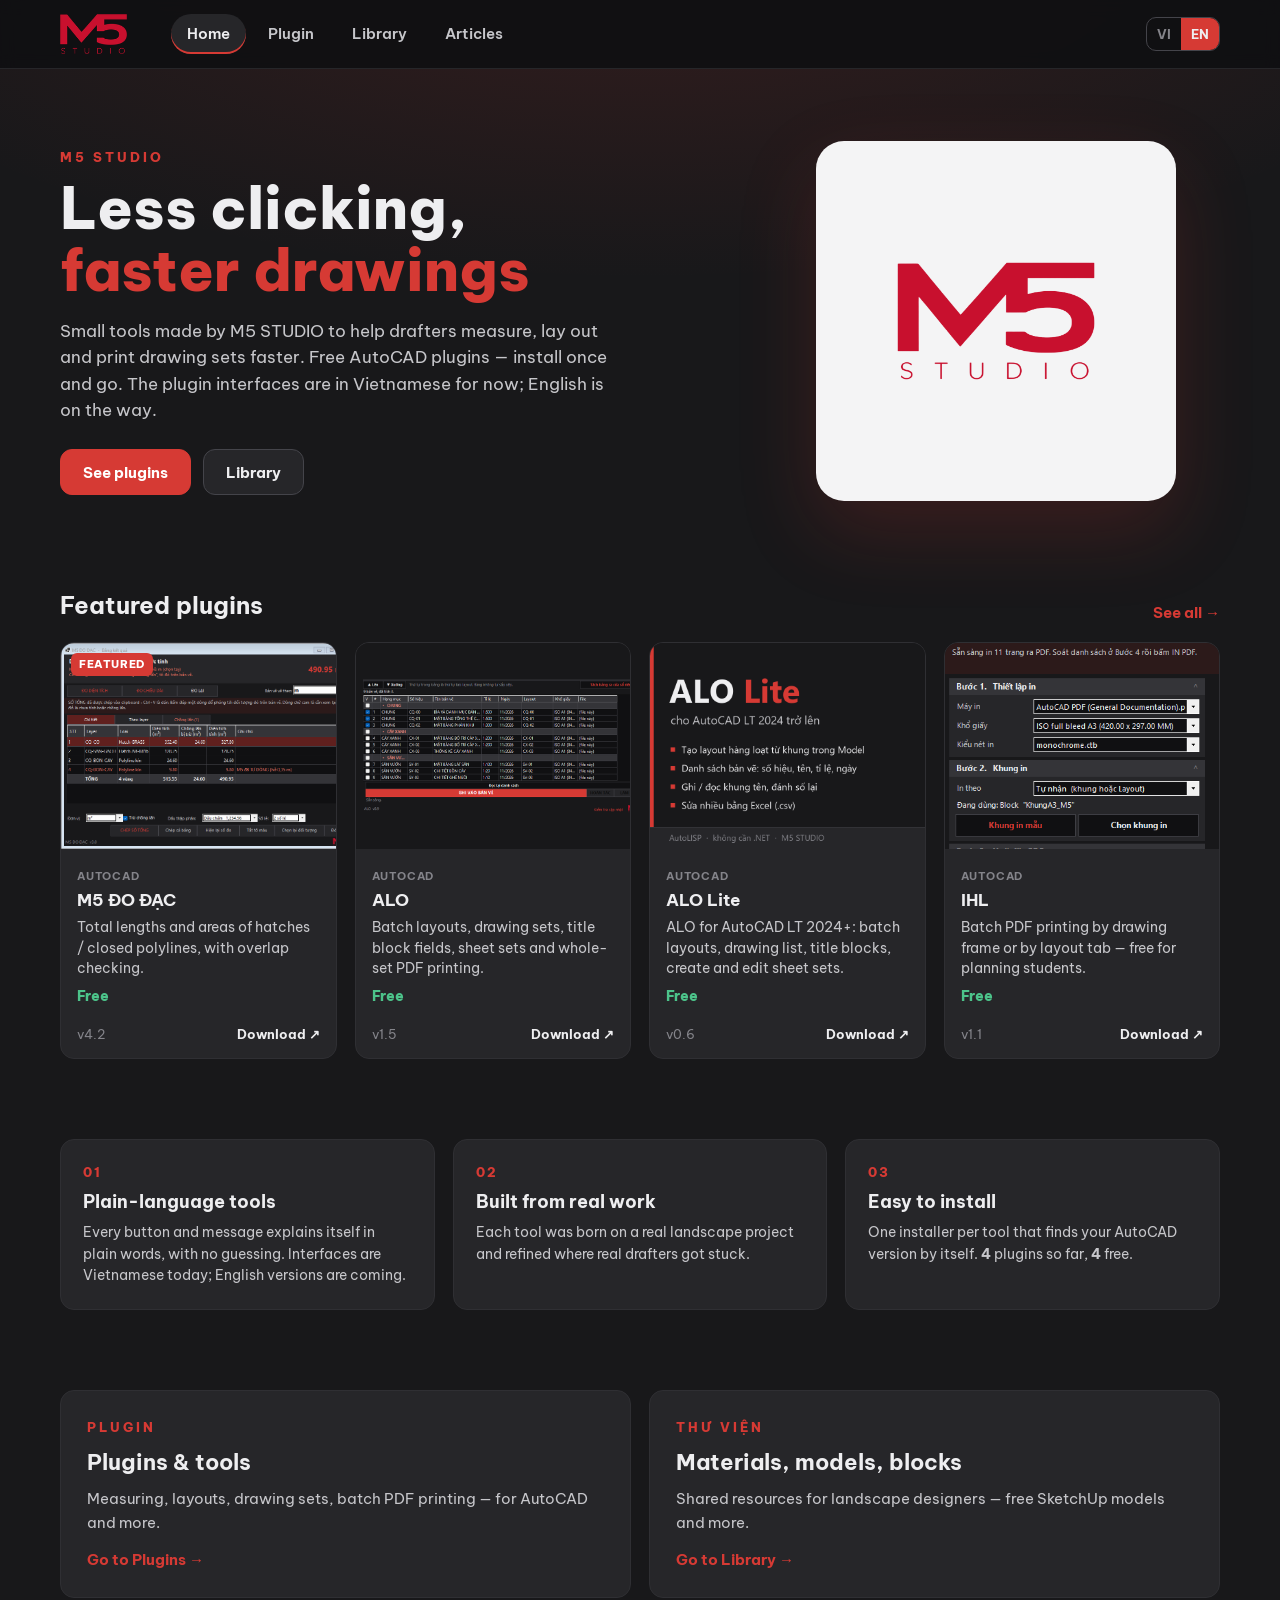
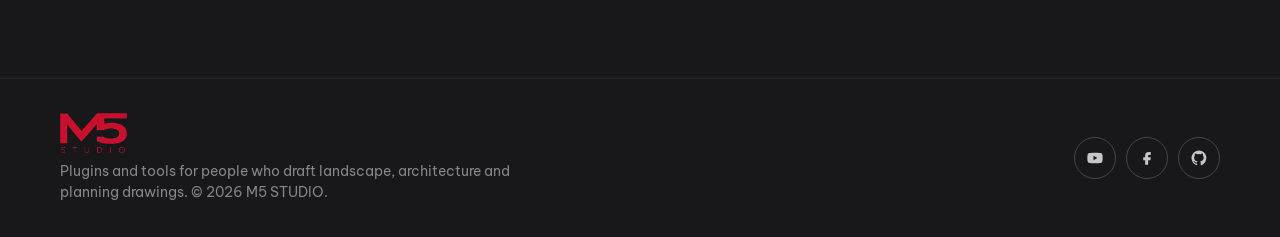
==== commit 64173b3f: "ALO 1.5 Co-Authored-By: Claude Opus 5.5 <noreply@anthropic.com>" ====
--- a/index.html
+++ b/index.html
@@ -9,7 +9,7 @@
   <link rel="preconnect" href="https://fonts.googleapis.com">
   <link rel="preconnect" href="https://fonts.gstatic.com" crossorigin>
   <link href="https://fonts.googleapis.com/css2?family=Be+Vietnam+Pro:wght@400;600;700;800&display=swap" rel="stylesheet">
-  <link rel="stylesheet" href="assets/css/style.css?v=42">
+  <link rel="stylesheet" href="assets/css/style.css?v=43">
 </head>
 <body data-page="chu">
 <main>
@@ -59,8 +59,8 @@
     </div>
   </section>
 </main>
-<script src="data/cai-dat.js?v=42"></script>
-<script src="data/plugins.js?v=42"></script>
-<script src="assets/js/site.js?v=42"></script>
+<script src="data/cai-dat.js?v=43"></script>
+<script src="data/plugins.js?v=43"></script>
+<script src="assets/js/site.js?v=43"></script>
 </body>
 </html>
